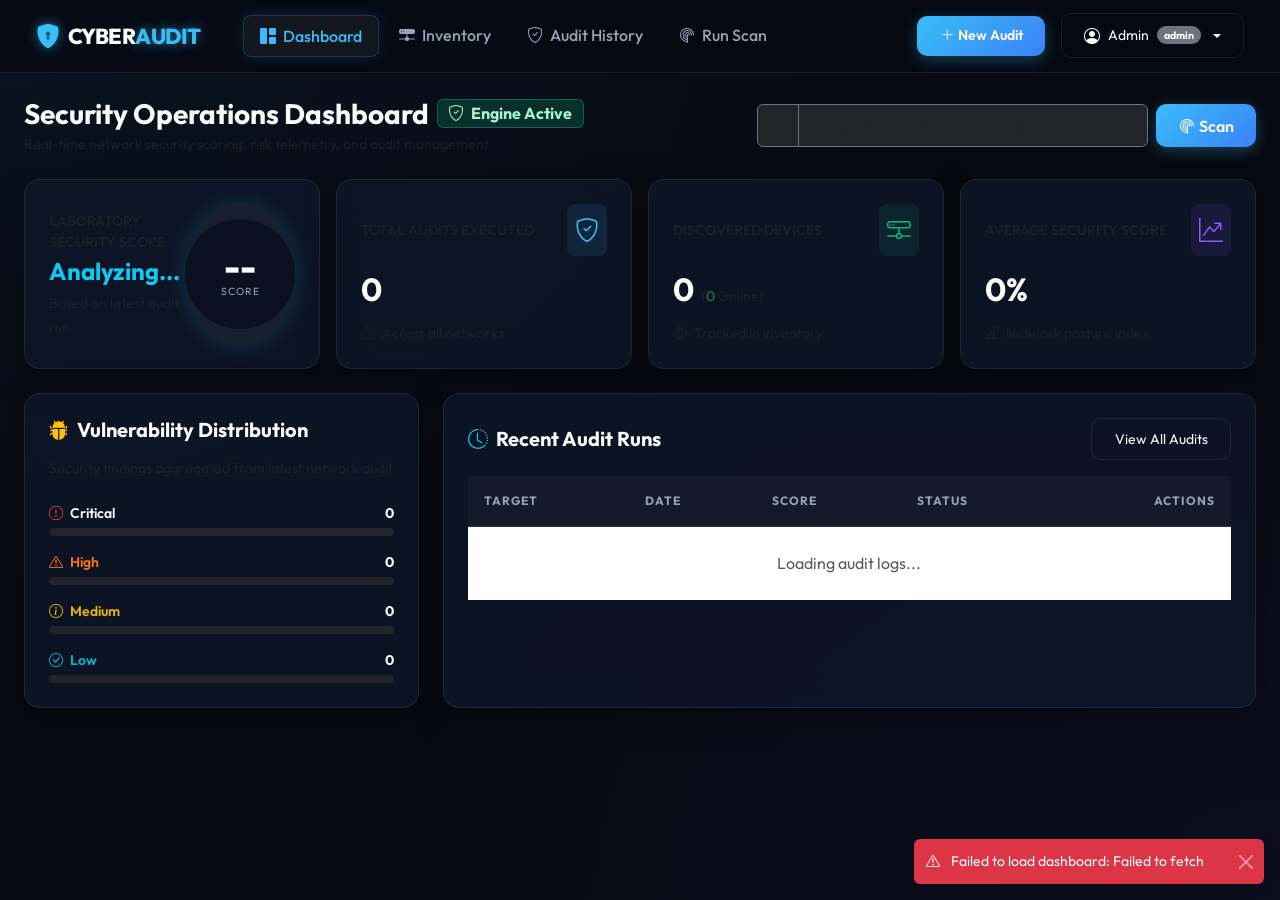
==== frontend/index.html @ fce250d8 "dev started" ====
<!DOCTYPE html>
<html lang="en">
<head>
  <meta charset="UTF-8">
  <meta name="viewport" content="width=device-width, initial-scale=1.0">
  <title>Dashboard - Cybersecurity Audit Platform</title>
  <!-- Bootstrap 5 CSS -->
  <link href="https://cdn.jsdelivr.net/npm/bootstrap@5.3.2/dist/css/bootstrap.min.css" rel="stylesheet">
  <!-- Bootstrap Icons -->
  <link rel="stylesheet" href="https://cdn.jsdelivr.net/npm/bootstrap-icons@1.11.1/font/bootstrap-icons.css">
  <!-- Custom Cyber Styling -->
  <link rel="stylesheet" href="css/style.css">
</head>
<body>

  <!-- Mount Point for Top Navigation -->
  <div id="navbar-mount"></div>

  <!-- Main Container -->
  <main class="container-fluid px-lg-4 py-4">

    <!-- Header Title & Quick Target Input -->
    <div class="row align-items-center mb-4">
      <div class="col-md-7">
        <h3 class="fw-bold mb-1 d-flex align-items-center gap-2">
          <span>Security Operations Dashboard</span>
          <span class="badge bg-safe fs-6"><i class="bi bi-shield-check me-1"></i> Engine Active</span>
        </h3>
        <p class="text-muted small mb-0">Real-time network security scoring, risk telemetry, and audit management</p>
      </div>
      <div class="col-md-5 mt-3 mt-md-0">
        <form id="quick-scan-form" class="d-flex gap-2">
          <div class="input-group">
            <span class="input-group-text bg-dark text-muted border-secondary"><i class="bi bi-crosshair"></i></span>
            <input type="text" id="quick-target" class="form-control bg-dark text-white border-secondary" placeholder="Target IP or CIDR (e.g. 192.168.1.0/24)" required>
          </div>
          <button type="submit" class="btn btn-cyber-primary text-nowrap d-flex align-items-center gap-1">
            <i class="bi bi-radar"></i> Scan
          </button>
        </form>
      </div>
    </div>

    <!-- Top Score & Metric Cards Row -->
    <div class="row g-3 mb-4">

      <!-- Overall Score Radial Gauge Card -->
      <div class="col-xl-3 col-md-6">
        <div class="cyber-card p-4 h-100 d-flex align-items-center justify-content-between">
          <div>
            <span class="text-muted text-uppercase fw-semibold small d-block mb-1">Laboratory Security Score</span>
            <h4 id="score-text-status" class="fw-bold mb-1 text-info">Analyzing...</h4>
            <span id="score-subtitle" class="text-muted small">Based on latest audit run</span>
          </div>
          <div id="score-circle-element" class="score-circle">
            <div class="score-inner">
              <span id="score-value" class="score-val">--</span>
              <span class="score-lbl">Score</span>
            </div>
          </div>
        </div>
      </div>

      <!-- Quick Metrics Cards (3 Cards) -->
      <div class="col-xl-3 col-md-6">
        <div class="cyber-card p-4 h-100 d-flex flex-column justify-content-between">
          <div class="d-flex align-items-center justify-content-between mb-2">
            <span class="text-muted text-uppercase fw-semibold small">Total Audits Executed</span>
            <div class="p-2 rounded-3" style="background: rgba(56, 189, 248, 0.1); color: var(--accent-cyan);">
              <i class="bi bi-shield-check fs-4"></i>
            </div>
          </div>
          <h2 id="metric-total-audits" class="fw-bold mb-0">0</h2>
          <div class="mt-2 text-muted small"><i class="bi bi-clock-history me-1"></i> Across all networks</div>
        </div>
      </div>

      <div class="col-xl-3 col-md-6">
        <div class="cyber-card p-4 h-100 d-flex flex-column justify-content-between">
          <div class="d-flex align-items-center justify-content-between mb-2">
            <span class="text-muted text-uppercase fw-semibold small">Discovered Devices</span>
            <div class="p-2 rounded-3" style="background: rgba(16, 185, 129, 0.1); color: var(--color-safe);">
              <i class="bi bi-hdd-network fs-4"></i>
            </div>
          </div>
          <div class="d-flex align-items-baseline gap-2">
            <h2 id="metric-total-devices" class="fw-bold mb-0">0</h2>
            <span class="text-muted small">(<span id="metric-online-devices" class="text-success">0</span> Online)</span>
          </div>
          <div class="mt-2 text-muted small"><i class="bi bi-cpu me-1"></i> Tracked in inventory</div>
        </div>
      </div>

      <div class="col-xl-3 col-md-6">
        <div class="cyber-card p-4 h-100 d-flex flex-column justify-content-between">
          <div class="d-flex align-items-center justify-content-between mb-2">
            <span class="text-muted text-uppercase fw-semibold small">Average Security Score</span>
            <div class="p-2 rounded-3" style="background: rgba(139, 92, 246, 0.1); color: var(--accent-purple);">
              <i class="bi bi-graph-up-arrow fs-4"></i>
            </div>
          </div>
          <h2 id="metric-avg-score" class="fw-bold mb-0">0%</h2>
          <div class="mt-2 text-muted small"><i class="bi bi-bar-chart-line me-1"></i> Network posture index</div>
        </div>
      </div>

    </div>

    <!-- Middle Row: Vulnerability Distribution & Recent Audits -->
    <div class="row g-4 mb-4">

      <!-- Vulnerability Severity Distribution -->
      <div class="col-lg-4">
        <div class="cyber-card p-4 h-100">
          <h5 class="fw-bold mb-3 d-flex align-items-center gap-2">
            <i class="bi bi-bug-fill text-warning"></i>
            <span>Vulnerability Distribution</span>
          </h5>
          <p class="text-muted small mb-4">Security findings aggregated from latest network audit</p>

          <div class="d-flex flex-column gap-3">
            <div>
              <div class="d-flex justify-content-between small mb-1">
                <span class="fw-semibold text-rose"><i class="bi bi-exclamation-octagon me-1 text-danger"></i> Critical</span>
                <span id="count-critical" class="fw-bold">0</span>
              </div>
              <div class="progress bg-dark" style="height: 8px;">
                <div id="bar-critical" class="progress-bar bg-danger" style="width: 0%;"></div>
              </div>
            </div>

            <div>
              <div class="d-flex justify-content-between small mb-1">
                <span class="fw-semibold" style="color:var(--color-high);"><i class="bi bi-exclamation-triangle me-1"></i> High</span>
                <span id="count-high" class="fw-bold">0</span>
              </div>
              <div class="progress bg-dark" style="height: 8px;">
                <div id="bar-high" class="progress-bar" style="width: 0%; background-color:var(--color-high);"></div>
              </div>
            </div>

            <div>
              <div class="d-flex justify-content-between small mb-1">
                <span class="fw-semibold" style="color:var(--color-medium);"><i class="bi bi-info-circle me-1"></i> Medium</span>
                <span id="count-medium" class="fw-bold">0</span>
              </div>
              <div class="progress bg-dark" style="height: 8px;">
                <div id="bar-medium" class="progress-bar" style="width: 0%; background-color:var(--color-medium);"></div>
              </div>
            </div>

            <div>
              <div class="d-flex justify-content-between small mb-1">
                <span class="fw-semibold" style="color:var(--color-low);"><i class="bi bi-check-circle me-1"></i> Low</span>
                <span id="count-low" class="fw-bold">0</span>
              </div>
              <div class="progress bg-dark" style="height: 8px;">
                <div id="bar-low" class="progress-bar" style="width: 0%; background-color:var(--color-low);"></div>
              </div>
            </div>
          </div>
        </div>
      </div>

      <!-- Recent Audits Table -->
      <div class="col-lg-8">
        <div class="cyber-card p-4 h-100">
          <div class="d-flex align-items-center justify-content-between mb-3">
            <h5 class="fw-bold mb-0 d-flex align-items-center gap-2">
              <i class="bi bi-clock-history text-info"></i>
              <span>Recent Audit Runs</span>
            </h5>
            <a href="audits.html" class="btn btn-cyber-outline btn-sm">View All Audits</a>
          </div>

          <div class="table-responsive">
            <table class="table table-cyber align-middle mb-0">
              <thead>
                <tr>
                  <th>Target</th>
                  <th>Date</th>
                  <th>Score</th>
                  <th>Status</th>
                  <th class="text-end">Actions</th>
                </tr>
              </thead>
              <tbody id="recent-audits-body">
                <tr>
                  <td colspan="5" class="text-center text-muted py-4">Loading audit logs...</td>
                </tr>
              </tbody>
            </table>
          </div>
        </div>
      </div>

    </div>

  </main>

  <!-- Bootstrap Bundle JS -->
  <script src="https://cdn.jsdelivr.net/npm/bootstrap@5.3.2/dist/js/bootstrap.bundle.min.js"></script>
  <!-- Page Scripts -->
  <script type="module" src="js/dashboard.js"></script>
</body>
</html>
---- frontend/css/style.css ----
/* ==========================================================================
   Cybersecurity Audit Platform - Dark Theme & Glassmorphism Design System
   ========================================================================== */

@import url('https://fonts.googleapis.com/css2?family=Outfit:wght@300;400;500;600;700;800&family=JetBrains+Mono:wght@400;500;600&display=swap');

:root {
  --bg-dark: #070a12;
  --bg-card: rgba(15, 23, 42, 0.75);
  --bg-card-hover: rgba(30, 41, 59, 0.85);
  --border-color: rgba(255, 255, 255, 0.08);
  --border-glow: rgba(56, 189, 248, 0.3);

  --accent-cyan: #38bdf8;
  --accent-blue: #3b82f6;
  --accent-purple: #8b5cf6;

  --color-critical: #f43f5e;
  --color-high: #f97316;
  --color-medium: #eab308;
  --color-low: #06b6d4;
  --color-safe: #10b981;

  --text-main: #f8fafc;
  --text-muted: #94a3b8;

  --font-main: 'Outfit', -apple-system, BlinkMacSystemFont, sans-serif;
  --font-code: 'JetBrains Mono', monospace;
}

body {
  background-color: var(--bg-dark);
  background-image: 
    radial-gradient(at 0% 0%, rgba(56, 189, 248, 0.05) 0px, transparent 50%),
    radial-gradient(at 100% 100%, rgba(139, 92, 246, 0.05) 0px, transparent 50%);
  background-attachment: fixed;
  color: var(--text-main);
  font-family: var(--font-main);
  min-height: 100vh;
  margin: 0;
}

/* Scrollbar */
::-webkit-scrollbar {
  width: 8px;
  height: 8px;
}
::-webkit-scrollbar-track {
  background: var(--bg-dark);
}
::-webkit-scrollbar-thumb {
  background: rgba(255, 255, 255, 0.15);
  border-radius: 4px;
}
::-webkit-scrollbar-thumb:hover {
  background: var(--accent-cyan);
}

/* Glassmorphism Cards */
.cyber-card {
  background: var(--bg-card);
  backdrop-filter: blur(16px);
  -webkit-backdrop-filter: blur(16px);
  border: 1px solid var(--border-color);
  border-radius: 16px;
  box-shadow: 0 8px 32px 0 rgba(0, 0, 0, 0.37);
  transition: all 0.3s ease;
}

.cyber-card:hover {
  border-color: var(--border-glow);
  transform: translateY(-2px);
}

/* Navigation Bar */
.navbar-cyber {
  background: rgba(7, 10, 18, 0.85);
  backdrop-filter: blur(20px);
  border-bottom: 1px solid var(--border-color);
  padding: 0.8rem 1.5rem;
}

.navbar-brand {
  font-weight: 800;
  font-size: 1.35rem;
  letter-spacing: -0.5px;
  color: #fff !important;
}
.brand-glow {
  color: var(--accent-cyan);
  text-shadow: 0 0 12px rgba(56, 189, 248, 0.6);
}

.nav-link {
  color: var(--text-muted) !important;
  font-weight: 500;
  padding: 0.5rem 1rem !important;
  border-radius: 8px;
  transition: all 0.2s ease;
  margin: 0 2px;
}

.nav-link:hover, .nav-link.active {
  color: #fff !important;
  background: rgba(255, 255, 255, 0.05);
}

.nav-link.active {
  color: var(--accent-cyan) !important;
  border: 1px solid rgba(56, 189, 248, 0.2);
  box-shadow: 0 0 15px rgba(56, 189, 248, 0.15);
}

/* Buttons */
.btn-cyber-primary {
  background: linear-gradient(135deg, var(--accent-cyan), var(--accent-blue));
  border: none;
  color: #fff;
  font-weight: 600;
  border-radius: 10px;
  padding: 0.6rem 1.4rem;
  box-shadow: 0 4px 15px rgba(56, 189, 248, 0.3);
  transition: all 0.3s ease;
}
.btn-cyber-primary:hover {
  transform: translateY(-1px);
  box-shadow: 0 6px 20px rgba(56, 189, 248, 0.5);
  color: #fff;
}

.btn-cyber-outline {
  background: transparent;
  border: 1px solid var(--border-color);
  color: var(--text-main);
  border-radius: 10px;
  padding: 0.6rem 1.4rem;
  transition: all 0.3s ease;
}
.btn-cyber-outline:hover {
  background: rgba(255, 255, 255, 0.08);
  border-color: var(--accent-cyan);
  color: var(--accent-cyan);
}

.btn-cyber-danger {
  background: rgba(244, 63, 94, 0.15);
  border: 1px solid rgba(244, 63, 94, 0.3);
  color: var(--color-critical);
  border-radius: 10px;
  padding: 0.4rem 1rem;
  transition: all 0.3s ease;
}
.btn-cyber-danger:hover {
  background: var(--color-critical);
  color: #fff;
}

/* Badges */
.badge-cyber {
  font-weight: 600;
  padding: 0.35em 0.75em;
  border-radius: 6px;
  font-size: 0.75rem;
  letter-spacing: 0.5px;
  text-transform: uppercase;
}
.bg-critical {
  background: rgba(244, 63, 94, 0.2);
  color: #fecdd3;
  border: 1px solid rgba(244, 63, 94, 0.4);
}
.bg-high {
  background: rgba(249, 115, 22, 0.2);
  color: #ffedd5;
  border: 1px solid rgba(249, 115, 22, 0.4);
}
.bg-medium {
  background: rgba(234, 179, 8, 0.2);
  color: #fef08a;
  border: 1px solid rgba(234, 179, 8, 0.4);
}
.bg-low {
  background: rgba(6, 182, 212, 0.2);
  color: #cffaff;
  border: 1px solid rgba(6, 182, 212, 0.4);
}
.bg-safe {
  background: rgba(16, 185, 129, 0.2);
  color: #a7f3d0;
  border: 1px solid rgba(16, 185, 129, 0.4);
}

/* Security Score Radial Gauge */
.score-circle {
  width: 140px;
  height: 140px;
  border-radius: 50%;
  background: conic-gradient(var(--score-color, var(--accent-cyan)) calc(var(--score, 0) * 1%), rgba(255, 255, 255, 0.05) 0);
  display: flex;
  align-items: center;
  justify-content: center;
  position: relative;
  box-shadow: 0 0 25px rgba(56, 189, 248, 0.2);
}
.score-inner {
  width: 110px;
  height: 110px;
  border-radius: 50%;
  background: #0b1120;
  display: flex;
  flex-direction: column;
  align-items: center;
  justify-content: center;
}
.score-val {
  font-size: 2.2rem;
  font-weight: 800;
  color: #fff;
  line-height: 1;
}
.score-lbl {
  font-size: 0.65rem;
  color: var(--text-muted);
  text-transform: uppercase;
  letter-spacing: 1px;
}

/* Tables */
.table-cyber {
  color: var(--text-main);
  vertical-align: middle;
}
.table-cyber th {
  background: rgba(255, 255, 255, 0.03);
  color: var(--text-muted);
  font-size: 0.75rem;
  text-transform: uppercase;
  letter-spacing: 1px;
  border-bottom: 1px solid var(--border-color);
  padding: 1rem;
}
.table-cyber td {
  border-bottom: 1px solid rgba(255, 255, 255, 0.04);
  padding: 1rem;
}
.table-cyber tbody tr:hover {
  background: rgba(255, 255, 255, 0.03);
}

/* Status Indicator Dot */
.status-dot {
  width: 8px;
  height: 8px;
  border-radius: 50%;
  display: inline-block;
  margin-right: 6px;
}
.dot-online {
  background-color: var(--color-safe);
  box-shadow: 0 0 8px var(--color-safe);
}
.dot-offline {
  background-color: var(--color-critical);
}

/* Radar Scan Pulse */
.radar-container {
  width: 220px;
  height: 220px;
  border-radius: 50%;
  border: 1px solid rgba(56, 189, 248, 0.3);
  position: relative;
  display: flex;
  align-items: center;
  justify-content: center;
  margin: 0 auto;
}
.radar-container::before {
  content: '';
  position: absolute;
  width: 140px;
  height: 140px;
  border-radius: 50%;
  border: 1px dashed rgba(56, 189, 248, 0.2);
}
.radar-sweep {
  position: absolute;
  width: 110px;
  height: 110px;
  top: 0;
  right: 0;
  background: linear-gradient(45deg, rgba(56, 189, 248, 0.4), transparent);
  border-radius: 100% 0 0 0;
  transform-origin: bottom left;
  animation: radar-spin 2s linear infinite;
}

@keyframes radar-spin {
  from { transform: rotate(0deg); }
  to { transform: rotate(360deg); }
}

/* Code font snippet */
.code-box {
  font-family: var(--font-code);
  background: rgba(0, 0, 0, 0.4);
  border-radius: 6px;
  padding: 0.25rem 0.5rem;
  color: var(--accent-cyan);
  font-size: 0.85rem;
}
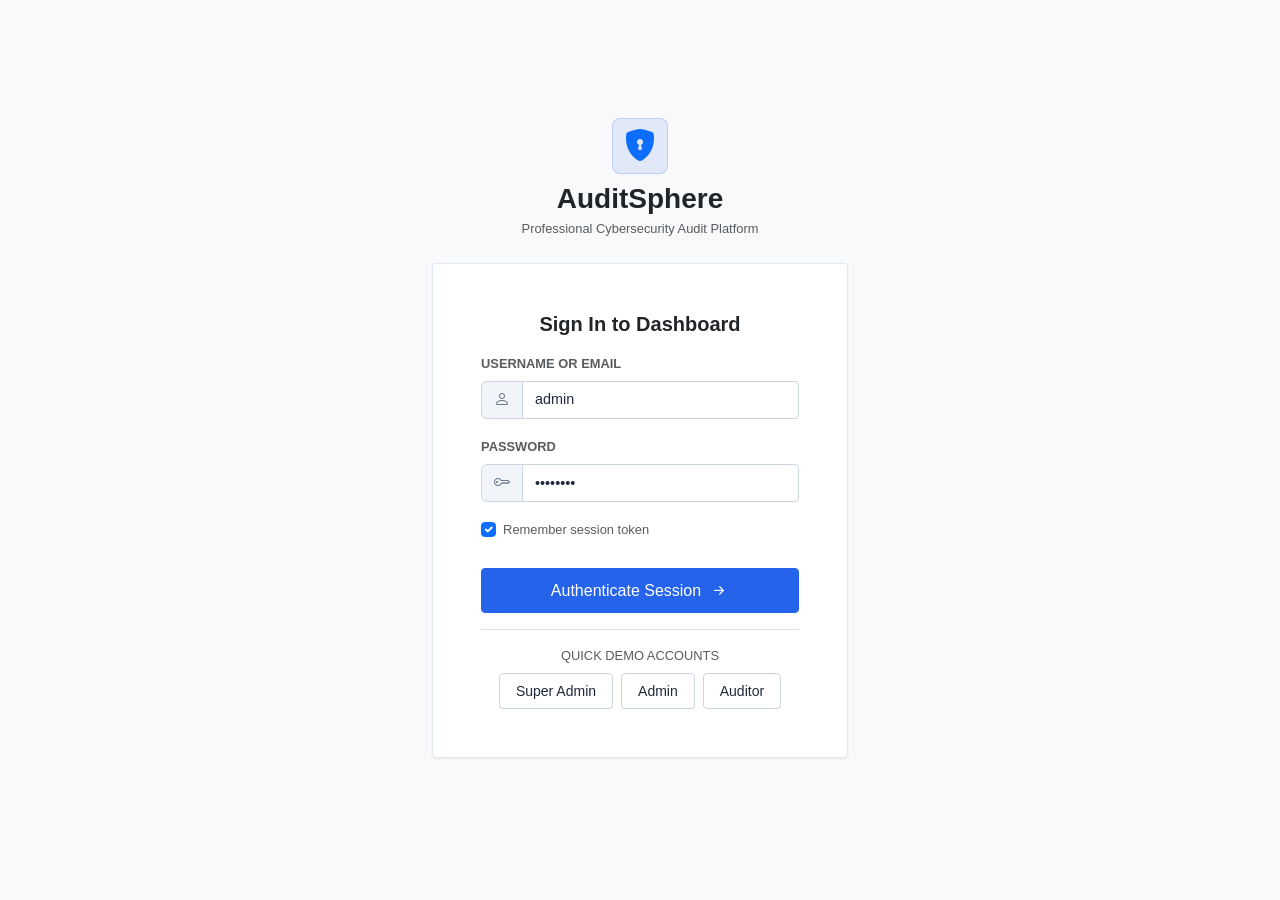
==== commit fd8ef485: "front started engine changes started" ====
--- a/frontend/index.html
+++ b/frontend/index.html
@@ -8,199 +8,226 @@
   <link href="https://cdn.jsdelivr.net/npm/bootstrap@5.3.2/dist/css/bootstrap.min.css" rel="stylesheet">
   <!-- Bootstrap Icons -->
   <link rel="stylesheet" href="https://cdn.jsdelivr.net/npm/bootstrap-icons@1.11.1/font/bootstrap-icons.css">
-  <!-- Custom Cyber Styling -->
+  <!-- Custom Styling -->
   <link rel="stylesheet" href="css/style.css">
 </head>
 <body>
 
-  <!-- Mount Point for Top Navigation -->
+  <!-- Sidebar & Topbar Mount Point -->
   <div id="navbar-mount"></div>
 
-  <!-- Main Container -->
-  <main class="container-fluid px-lg-4 py-4">
-
-    <!-- Header Title & Quick Target Input -->
-    <div class="row align-items-center mb-4">
-      <div class="col-md-7">
-        <h3 class="fw-bold mb-1 d-flex align-items-center gap-2">
-          <span>Security Operations Dashboard</span>
-          <span class="badge bg-safe fs-6"><i class="bi bi-shield-check me-1"></i> Engine Active</span>
-        </h3>
-        <p class="text-muted small mb-0">Real-time network security scoring, risk telemetry, and audit management</p>
+  <!-- Main Content Wrapper -->
+  <main class="main-wrapper">
+    <div class="content-container">
+      
+      <!-- Page Header -->
+      <div class="d-flex justify-content-between align-items-center mb-4">
+        <div>
+          <h2 class="fw-bold mb-1 text-dark">Security Operations Dashboard</h2>
+          <p class="text-muted mb-0">Real-time network security scoring, risk telemetry, and audit management</p>
+        </div>
+        <div>
+          <form id="quick-scan-form" class="d-flex gap-2">
+            <input type="text" id="quick-target" class="form-control" placeholder="Target IP or CIDR Subnet" required>
+            <button type="submit" class="btn btn-cyber-primary text-nowrap">
+              <i class="bi bi-play-fill me-1"></i>Scan
+            </button>
+          </form>
+        </div>
       </div>
-      <div class="col-md-5 mt-3 mt-md-0">
-        <form id="quick-scan-form" class="d-flex gap-2">
-          <div class="input-group">
-            <span class="input-group-text bg-dark text-muted border-secondary"><i class="bi bi-crosshair"></i></span>
-            <input type="text" id="quick-target" class="form-control bg-dark text-white border-secondary" placeholder="Target IP or CIDR (e.g. 192.168.1.0/24)" required>
-          </div>
-          <button type="submit" class="btn btn-cyber-primary text-nowrap d-flex align-items-center gap-1">
-            <i class="bi bi-radar"></i> Scan
-          </button>
-        </form>
+
+      <!-- Top Statistics Row (4 Cards) -->
+      <div class="row g-3 mb-4">
+        
+        <!-- Card 1: How many devices exist? -->
+        <div class="col-xl-3 col-md-6">
+          <div class="cyber-card h-100 d-flex flex-column justify-content-between">
+            <div>
+              <span class="stat-card-title">Discovered Devices</span>
+              <div class="stat-card-value" id="metric-total-devices">0</div>
+            </div>
+            <div class="stat-card-desc">
+              <i class="bi bi-hdd-network me-1"></i><span id="metric-online-devices">0</span> hosts currently online
+            </div>
+          </div>
+        </div>
+
+        <!-- Card 2: How many audits have been executed? -->
+        <div class="col-xl-3 col-md-6">
+          <div class="cyber-card h-100 d-flex flex-column justify-content-between">
+            <div>
+              <span class="stat-card-title">Audits Executed</span>
+              <div class="stat-card-value" id="metric-total-audits">0</div>
+            </div>
+            <div class="stat-card-desc">
+              <i class="bi bi-clock-history me-1"></i>Across all target networks
+            </div>
+          </div>
+        </div>
+
+        <!-- Card 3: What is the average security score? -->
+        <div class="col-xl-3 col-md-6">
+          <div class="cyber-card h-100 d-flex flex-column justify-content-between">
+            <div>
+              <span class="stat-card-title">Average Security Score</span>
+              <div class="stat-card-value" id="metric-avg-score">0%</div>
+            </div>
+            <div class="stat-card-desc">
+              <i class="bi bi-shield-check me-1"></i>Platform-wide posture index
+            </div>
+          </div>
+        </div>
+
+        <!-- Card 4: How many High/Critical findings exist? -->
+        <div class="col-xl-3 col-md-6">
+          <div class="cyber-card h-100 d-flex flex-column justify-content-between">
+            <div>
+              <span class="stat-card-title">High/Critical Findings</span>
+              <div class="stat-card-value text-danger" id="metric-critical-high">0</div>
+            </div>
+            <div class="stat-card-desc">
+              <i class="bi bi-exclamation-triangle me-1"></i>Require immediate remediation
+            </div>
+          </div>
+        </div>
+
       </div>
+
+      <!-- Main Dashboard Grid -->
+      <div class="row g-4">
+        
+        <!-- Left Side: Risk Distribution, Security Score Trend -->
+        <div class="col-lg-4">
+          
+          <!-- Risk Distribution Chart (Progress Bars) -->
+          <div class="cyber-card mb-4">
+            <h5 class="fw-bold mb-3 text-dark">
+              <i class="bi bi-bug me-1"></i>Vulnerability Distribution
+            </h5>
+            <p class="text-muted small mb-3">Security findings aggregated from the latest network audit</p>
+            
+            <div class="d-flex flex-column gap-3">
+              <div>
+                <div class="d-flex justify-content-between small mb-1">
+                  <span class="fw-semibold text-danger">Critical</span>
+                  <span id="count-critical" class="fw-bold">0</span>
+                </div>
+                <div class="progress" style="height: 6px;">
+                  <div id="bar-critical" class="progress-bar bg-danger" style="width: 0%;"></div>
+                </div>
+              </div>
+
+              <div>
+                <div class="d-flex justify-content-between small mb-1">
+                  <span class="fw-semibold text-warning">High</span>
+                  <span id="count-high" class="fw-bold">0</span>
+                </div>
+                <div class="progress" style="height: 6px;">
+                  <div id="bar-high" class="progress-bar bg-warning" style="width: 0%;"></div>
+                </div>
+              </div>
+
+              <div>
+                <div class="d-flex justify-content-between small mb-1">
+                  <span class="fw-semibold text-primary">Medium</span>
+                  <span id="count-medium" class="fw-bold">0</span>
+                </div>
+                <div class="progress" style="height: 6px;">
+                  <div id="bar-medium" class="progress-bar bg-primary" style="width: 0%;"></div>
+                </div>
+              </div>
+
+              <div>
+                <div class="d-flex justify-content-between small mb-1">
+                  <span class="fw-semibold text-info">Low</span>
+                  <span id="count-low" class="fw-bold">0</span>
+                </div>
+                <div class="progress" style="height: 6px;">
+                  <div id="bar-low" class="progress-bar bg-info" style="width: 0%;"></div>
+                </div>
+              </div>
+            </div>
+          </div>
+
+          <!-- Security Score Trend (Clean List) -->
+          <div class="cyber-card">
+            <h5 class="fw-bold mb-3 text-dark">
+              <i class="bi bi-graph-up me-1"></i>Security Score Trend
+            </h5>
+            <div id="score-trend-list" class="d-flex flex-column gap-2">
+              <div class="text-muted small py-2 text-center">Loading audit score trend...</div>
+            </div>
+          </div>
+
+        </div>
+
+        <!-- Right Side: Recent Audits, Most Vulnerable Devices -->
+        <div class="col-lg-8">
+          
+          <!-- Recent Audits Table -->
+          <div class="cyber-card mb-4">
+            <div class="d-flex justify-content-between align-items-center mb-3">
+              <h5 class="fw-bold mb-0 text-dark">
+                <i class="bi bi-list-task me-1"></i>Recent Security Audits
+              </h5>
+              <a href="audits.html" class="btn btn-cyber-outline btn-sm">View History</a>
+            </div>
+            
+            <div class="table-responsive">
+              <table class="table table-cyber align-middle mb-0">
+                <thead>
+                  <tr>
+                    <th>Target Network</th>
+                    <th>Audit Date</th>
+                    <th>Security Score</th>
+                    <th>Status</th>
+                    <th class="text-end">Actions</th>
+                  </tr>
+                </thead>
+                <tbody id="recent-audits-body">
+                  <tr>
+                    <td colspan="5" class="text-center text-muted py-4">Loading recent audits...</td>
+                  </tr>
+                </tbody>
+              </table>
+            </div>
+          </div>
+
+          <!-- Most Vulnerable Devices -->
+          <div class="cyber-card">
+            <h5 class="fw-bold mb-3 text-dark">
+              <i class="bi bi-exclamation-circle me-1"></i>Most Vulnerable Devices
+            </h5>
+            <div class="table-responsive">
+              <table class="table table-cyber align-middle mb-0">
+                <thead>
+                  <tr>
+                    <th>Device IP</th>
+                    <th>Hostname</th>
+                    <th>Operating System</th>
+                    <th>Open Ports</th>
+                    <th>Risk Level</th>
+                  </tr>
+                </thead>
+                <tbody id="vulnerable-devices-body">
+                  <tr>
+                    <td colspan="5" class="text-center text-muted py-3">Loading inventory devices...</td>
+                  </tr>
+                </tbody>
+              </table>
+            </div>
+          </div>
+
+        </div>
+
+      </div>
+
     </div>
-
-    <!-- Top Score & Metric Cards Row -->
-    <div class="row g-3 mb-4">
-
-      <!-- Overall Score Radial Gauge Card -->
-      <div class="col-xl-3 col-md-6">
-        <div class="cyber-card p-4 h-100 d-flex align-items-center justify-content-between">
-          <div>
-            <span class="text-muted text-uppercase fw-semibold small d-block mb-1">Laboratory Security Score</span>
-            <h4 id="score-text-status" class="fw-bold mb-1 text-info">Analyzing...</h4>
-            <span id="score-subtitle" class="text-muted small">Based on latest audit run</span>
-          </div>
-          <div id="score-circle-element" class="score-circle">
-            <div class="score-inner">
-              <span id="score-value" class="score-val">--</span>
-              <span class="score-lbl">Score</span>
-            </div>
-          </div>
-        </div>
-      </div>
-
-      <!-- Quick Metrics Cards (3 Cards) -->
-      <div class="col-xl-3 col-md-6">
-        <div class="cyber-card p-4 h-100 d-flex flex-column justify-content-between">
-          <div class="d-flex align-items-center justify-content-between mb-2">
-            <span class="text-muted text-uppercase fw-semibold small">Total Audits Executed</span>
-            <div class="p-2 rounded-3" style="background: rgba(56, 189, 248, 0.1); color: var(--accent-cyan);">
-              <i class="bi bi-shield-check fs-4"></i>
-            </div>
-          </div>
-          <h2 id="metric-total-audits" class="fw-bold mb-0">0</h2>
-          <div class="mt-2 text-muted small"><i class="bi bi-clock-history me-1"></i> Across all networks</div>
-        </div>
-      </div>
-
-      <div class="col-xl-3 col-md-6">
-        <div class="cyber-card p-4 h-100 d-flex flex-column justify-content-between">
-          <div class="d-flex align-items-center justify-content-between mb-2">
-            <span class="text-muted text-uppercase fw-semibold small">Discovered Devices</span>
-            <div class="p-2 rounded-3" style="background: rgba(16, 185, 129, 0.1); color: var(--color-safe);">
-              <i class="bi bi-hdd-network fs-4"></i>
-            </div>
-          </div>
-          <div class="d-flex align-items-baseline gap-2">
-            <h2 id="metric-total-devices" class="fw-bold mb-0">0</h2>
-            <span class="text-muted small">(<span id="metric-online-devices" class="text-success">0</span> Online)</span>
-          </div>
-          <div class="mt-2 text-muted small"><i class="bi bi-cpu me-1"></i> Tracked in inventory</div>
-        </div>
-      </div>
-
-      <div class="col-xl-3 col-md-6">
-        <div class="cyber-card p-4 h-100 d-flex flex-column justify-content-between">
-          <div class="d-flex align-items-center justify-content-between mb-2">
-            <span class="text-muted text-uppercase fw-semibold small">Average Security Score</span>
-            <div class="p-2 rounded-3" style="background: rgba(139, 92, 246, 0.1); color: var(--accent-purple);">
-              <i class="bi bi-graph-up-arrow fs-4"></i>
-            </div>
-          </div>
-          <h2 id="metric-avg-score" class="fw-bold mb-0">0%</h2>
-          <div class="mt-2 text-muted small"><i class="bi bi-bar-chart-line me-1"></i> Network posture index</div>
-        </div>
-      </div>
-
-    </div>
-
-    <!-- Middle Row: Vulnerability Distribution & Recent Audits -->
-    <div class="row g-4 mb-4">
-
-      <!-- Vulnerability Severity Distribution -->
-      <div class="col-lg-4">
-        <div class="cyber-card p-4 h-100">
-          <h5 class="fw-bold mb-3 d-flex align-items-center gap-2">
-            <i class="bi bi-bug-fill text-warning"></i>
-            <span>Vulnerability Distribution</span>
-          </h5>
-          <p class="text-muted small mb-4">Security findings aggregated from latest network audit</p>
-
-          <div class="d-flex flex-column gap-3">
-            <div>
-              <div class="d-flex justify-content-between small mb-1">
-                <span class="fw-semibold text-rose"><i class="bi bi-exclamation-octagon me-1 text-danger"></i> Critical</span>
-                <span id="count-critical" class="fw-bold">0</span>
-              </div>
-              <div class="progress bg-dark" style="height: 8px;">
-                <div id="bar-critical" class="progress-bar bg-danger" style="width: 0%;"></div>
-              </div>
-            </div>
-
-            <div>
-              <div class="d-flex justify-content-between small mb-1">
-                <span class="fw-semibold" style="color:var(--color-high);"><i class="bi bi-exclamation-triangle me-1"></i> High</span>
-                <span id="count-high" class="fw-bold">0</span>
-              </div>
-              <div class="progress bg-dark" style="height: 8px;">
-                <div id="bar-high" class="progress-bar" style="width: 0%; background-color:var(--color-high);"></div>
-              </div>
-            </div>
-
-            <div>
-              <div class="d-flex justify-content-between small mb-1">
-                <span class="fw-semibold" style="color:var(--color-medium);"><i class="bi bi-info-circle me-1"></i> Medium</span>
-                <span id="count-medium" class="fw-bold">0</span>
-              </div>
-              <div class="progress bg-dark" style="height: 8px;">
-                <div id="bar-medium" class="progress-bar" style="width: 0%; background-color:var(--color-medium);"></div>
-              </div>
-            </div>
-
-            <div>
-              <div class="d-flex justify-content-between small mb-1">
-                <span class="fw-semibold" style="color:var(--color-low);"><i class="bi bi-check-circle me-1"></i> Low</span>
-                <span id="count-low" class="fw-bold">0</span>
-              </div>
-              <div class="progress bg-dark" style="height: 8px;">
-                <div id="bar-low" class="progress-bar" style="width: 0%; background-color:var(--color-low);"></div>
-              </div>
-            </div>
-          </div>
-        </div>
-      </div>
-
-      <!-- Recent Audits Table -->
-      <div class="col-lg-8">
-        <div class="cyber-card p-4 h-100">
-          <div class="d-flex align-items-center justify-content-between mb-3">
-            <h5 class="fw-bold mb-0 d-flex align-items-center gap-2">
-              <i class="bi bi-clock-history text-info"></i>
-              <span>Recent Audit Runs</span>
-            </h5>
-            <a href="audits.html" class="btn btn-cyber-outline btn-sm">View All Audits</a>
-          </div>
-
-          <div class="table-responsive">
-            <table class="table table-cyber align-middle mb-0">
-              <thead>
-                <tr>
-                  <th>Target</th>
-                  <th>Date</th>
-                  <th>Score</th>
-                  <th>Status</th>
-                  <th class="text-end">Actions</th>
-                </tr>
-              </thead>
-              <tbody id="recent-audits-body">
-                <tr>
-                  <td colspan="5" class="text-center text-muted py-4">Loading audit logs...</td>
-                </tr>
-              </tbody>
-            </table>
-          </div>
-        </div>
-      </div>
-
-    </div>
-
   </main>
 
   <!-- Bootstrap Bundle JS -->
   <script src="https://cdn.jsdelivr.net/npm/bootstrap@5.3.2/dist/js/bootstrap.bundle.min.js"></script>
   <!-- Page Scripts -->
-  <script type="module" src="js/dashboard.js"></script>
+  <script type="module" src="js/dashboard.js?v=1.0.3"></script>
 </body>
 </html>
--- a/frontend/css/style.css
+++ b/frontend/css/style.css
@@ -1,311 +1,531 @@
 /* ==========================================================================
-   Cybersecurity Audit Platform - Dark Theme & Glassmorphism Design System
-   ========================================================================== */
-
-@import url('https://fonts.googleapis.com/css2?family=Outfit:wght@300;400;500;600;700;800&family=JetBrains+Mono:wght@400;500;600&display=swap');
+   AuditSphere — Professional Cybersecurity Audit Platform
+   Clean Technical Design System
+   ========================================================================= */
 
 :root {
-  --bg-dark: #070a12;
-  --bg-card: rgba(15, 23, 42, 0.75);
-  --bg-card-hover: rgba(30, 41, 59, 0.85);
-  --border-color: rgba(255, 255, 255, 0.08);
-  --border-glow: rgba(56, 189, 248, 0.3);
-
-  --accent-cyan: #38bdf8;
-  --accent-blue: #3b82f6;
-  --accent-purple: #8b5cf6;
-
-  --color-critical: #f43f5e;
+  --primary: #2563eb;
+  --primary-hover: #1d4ed8;
+  --dark-navy: #0f172a;
+  --sidebar-bg: #1e293b;
+  --bg-light: #f8fafc;
+  --text-dark: #1e293b;
+  --text-muted: #64748b;
+  --border-color: #e2e8f0;
+  
+  --color-critical: #ef4444;
   --color-high: #f97316;
-  --color-medium: #eab308;
+  --color-medium: #f59e0b;
   --color-low: #06b6d4;
   --color-safe: #10b981;
-
-  --text-main: #f8fafc;
-  --text-muted: #94a3b8;
-
-  --font-main: 'Outfit', -apple-system, BlinkMacSystemFont, sans-serif;
-  --font-code: 'JetBrains Mono', monospace;
 }
 
 body {
-  background-color: var(--bg-dark);
-  background-image: 
-    radial-gradient(at 0% 0%, rgba(56, 189, 248, 0.05) 0px, transparent 50%),
-    radial-gradient(at 100% 100%, rgba(139, 92, 246, 0.05) 0px, transparent 50%);
-  background-attachment: fixed;
-  color: var(--text-main);
-  font-family: var(--font-main);
+  background-color: var(--bg-light);
+  color: var(--text-dark);
+  font-family: -apple-system, BlinkMacSystemFont, "Segoe UI", Roboto, Helvetica, Arial, sans-serif;
+  font-size: 0.92rem;
+  margin: 0;
+  padding: 0;
+}
+
+/* Custom Scrollbar */
+::-webkit-scrollbar {
+  width: 6px;
+  height: 6px;
+}
+::-webkit-scrollbar-track {
+  background: var(--bg-light);
+}
+::-webkit-scrollbar-thumb {
+  background: #cbd5e1;
+  border-radius: 3px;
+}
+::-webkit-scrollbar-thumb:hover {
+  background: #94a3b8;
+}
+
+/* Sidebar Styling */
+.sidebar {
+  position: fixed;
+  top: 0;
+  bottom: 0;
+  left: 0;
+  width: 240px;
+  background-color: var(--sidebar-bg);
+  color: #f1f5f9;
+  z-index: 1000;
+  padding: 0;
+  border-right: 1px solid rgba(255, 255, 255, 0.1);
+  display: flex;
+  flex-direction: column;
+  transition: all 0.3s ease;
+}
+
+.sidebar .brand {
+  padding: 1.2rem 1.5rem;
+  font-weight: 700;
+  font-size: 1.1rem;
+  letter-spacing: 0.5px;
+  color: #ffffff;
+  border-bottom: 1px solid rgba(255, 255, 255, 0.1);
+  background-color: var(--dark-navy);
+}
+
+.sidebar .nav-links {
+  padding: 1rem 0.5rem;
+  flex-grow: 1;
+}
+
+.sidebar .nav-item-link {
+  display: flex;
+  align-items: center;
+  gap: 12px;
+  padding: 0.65rem 1rem;
+  color: #cbd5e1;
+  text-decoration: none;
+  font-size: 0.88rem;
+  font-weight: 500;
+  border-radius: 4px;
+  margin-bottom: 4px;
+  transition: all 0.15s;
+}
+
+.sidebar .nav-item-link:hover {
+  background-color: rgba(255, 255, 255, 0.05);
+  color: #ffffff;
+}
+
+.sidebar .nav-item-link.active {
+  background-color: var(--primary);
+  color: #ffffff;
+}
+
+/* Main Layout Positioning */
+.main-wrapper {
+  margin-left: 240px;
   min-height: 100vh;
+  display: flex;
+  flex-direction: column;
+  transition: all 0.3s ease;
+}
+
+/* Top Navbar Styling */
+.top-navbar {
+  height: 56px;
+  background-color: #ffffff;
+  border-bottom: 1px solid var(--border-color);
+  display: flex;
+  align-items: center;
+  justify-content: space-between;
+  padding: 0 1.5rem;
+  position: sticky;
+  top: 0;
+  z-index: 990;
+}
+
+.top-navbar .project-title {
+  font-weight: 600;
+  font-size: 1rem;
+  color: var(--dark-navy);
   margin: 0;
 }
 
-/* Scrollbar */
-::-webkit-scrollbar {
-  width: 8px;
-  height: 8px;
-}
-::-webkit-scrollbar-track {
-  background: var(--bg-dark);
-}
-::-webkit-scrollbar-thumb {
-  background: rgba(255, 255, 255, 0.15);
+.top-navbar .user-info {
+  display: flex;
+  align-items: center;
+  gap: 15px;
+  font-size: 0.85rem;
+}
+
+.top-navbar .user-details {
+  text-align: right;
+}
+
+.top-navbar .user-name {
+  font-weight: 600;
+  color: var(--text-dark);
+}
+
+.top-navbar .user-role {
+  font-size: 0.75rem;
+  color: var(--text-muted);
+}
+
+/* Content Container */
+.content-container {
+  padding: 1.5rem;
+  flex-grow: 1;
+}
+
+/* Clean Cards - Minimal shadow and sharp corners */
+.cyber-card {
+  background-color: #ffffff;
+  border: 1px solid var(--border-color);
   border-radius: 4px;
-}
-::-webkit-scrollbar-thumb:hover {
-  background: var(--accent-cyan);
-}
-
-/* Glassmorphism Cards */
-.cyber-card {
-  background: var(--bg-card);
-  backdrop-filter: blur(16px);
-  -webkit-backdrop-filter: blur(16px);
-  border: 1px solid var(--border-color);
-  border-radius: 16px;
-  box-shadow: 0 8px 32px 0 rgba(0, 0, 0, 0.37);
-  transition: all 0.3s ease;
-}
-
-.cyber-card:hover {
-  border-color: var(--border-glow);
-  transform: translateY(-2px);
-}
-
-/* Navigation Bar */
-.navbar-cyber {
-  background: rgba(7, 10, 18, 0.85);
-  backdrop-filter: blur(20px);
+  padding: 1.25rem;
+  margin-bottom: 1.5rem;
+  box-shadow: 0 1px 3px rgba(0, 0, 0, 0.05);
+}
+
+.cyber-card-header {
   border-bottom: 1px solid var(--border-color);
-  padding: 0.8rem 1.5rem;
-}
-
-.navbar-brand {
-  font-weight: 800;
-  font-size: 1.35rem;
-  letter-spacing: -0.5px;
-  color: #fff !important;
-}
-.brand-glow {
-  color: var(--accent-cyan);
-  text-shadow: 0 0 12px rgba(56, 189, 248, 0.6);
-}
-
-.nav-link {
-  color: var(--text-muted) !important;
-  font-weight: 500;
-  padding: 0.5rem 1rem !important;
-  border-radius: 8px;
-  transition: all 0.2s ease;
-  margin: 0 2px;
-}
-
-.nav-link:hover, .nav-link.active {
-  color: #fff !important;
-  background: rgba(255, 255, 255, 0.05);
-}
-
-.nav-link.active {
-  color: var(--accent-cyan) !important;
-  border: 1px solid rgba(56, 189, 248, 0.2);
-  box-shadow: 0 0 15px rgba(56, 189, 248, 0.15);
-}
-
-/* Buttons */
-.btn-cyber-primary {
-  background: linear-gradient(135deg, var(--accent-cyan), var(--accent-blue));
-  border: none;
-  color: #fff;
+  padding-bottom: 0.75rem;
+  margin-bottom: 1.25rem;
+}
+
+/* Statistic Cards Layout */
+.stat-card-title {
+  font-size: 0.75rem;
   font-weight: 600;
-  border-radius: 10px;
-  padding: 0.6rem 1.4rem;
-  box-shadow: 0 4px 15px rgba(56, 189, 248, 0.3);
-  transition: all 0.3s ease;
-}
-.btn-cyber-primary:hover {
-  transform: translateY(-1px);
-  box-shadow: 0 6px 20px rgba(56, 189, 248, 0.5);
-  color: #fff;
-}
-
-.btn-cyber-outline {
-  background: transparent;
-  border: 1px solid var(--border-color);
-  color: var(--text-main);
-  border-radius: 10px;
-  padding: 0.6rem 1.4rem;
-  transition: all 0.3s ease;
-}
-.btn-cyber-outline:hover {
-  background: rgba(255, 255, 255, 0.08);
-  border-color: var(--accent-cyan);
-  color: var(--accent-cyan);
-}
-
-.btn-cyber-danger {
-  background: rgba(244, 63, 94, 0.15);
-  border: 1px solid rgba(244, 63, 94, 0.3);
-  color: var(--color-critical);
-  border-radius: 10px;
-  padding: 0.4rem 1rem;
-  transition: all 0.3s ease;
-}
-.btn-cyber-danger:hover {
-  background: var(--color-critical);
-  color: #fff;
-}
-
-/* Badges */
-.badge-cyber {
-  font-weight: 600;
-  padding: 0.35em 0.75em;
-  border-radius: 6px;
-  font-size: 0.75rem;
-  letter-spacing: 0.5px;
-  text-transform: uppercase;
-}
-.bg-critical {
-  background: rgba(244, 63, 94, 0.2);
-  color: #fecdd3;
-  border: 1px solid rgba(244, 63, 94, 0.4);
-}
-.bg-high {
-  background: rgba(249, 115, 22, 0.2);
-  color: #ffedd5;
-  border: 1px solid rgba(249, 115, 22, 0.4);
-}
-.bg-medium {
-  background: rgba(234, 179, 8, 0.2);
-  color: #fef08a;
-  border: 1px solid rgba(234, 179, 8, 0.4);
-}
-.bg-low {
-  background: rgba(6, 182, 212, 0.2);
-  color: #cffaff;
-  border: 1px solid rgba(6, 182, 212, 0.4);
-}
-.bg-safe {
-  background: rgba(16, 185, 129, 0.2);
-  color: #a7f3d0;
-  border: 1px solid rgba(16, 185, 129, 0.4);
-}
-
-/* Security Score Radial Gauge */
-.score-circle {
-  width: 140px;
-  height: 140px;
-  border-radius: 50%;
-  background: conic-gradient(var(--score-color, var(--accent-cyan)) calc(var(--score, 0) * 1%), rgba(255, 255, 255, 0.05) 0);
-  display: flex;
-  align-items: center;
-  justify-content: center;
-  position: relative;
-  box-shadow: 0 0 25px rgba(56, 189, 248, 0.2);
-}
-.score-inner {
-  width: 110px;
-  height: 110px;
-  border-radius: 50%;
-  background: #0b1120;
-  display: flex;
-  flex-direction: column;
-  align-items: center;
-  justify-content: center;
-}
-.score-val {
-  font-size: 2.2rem;
-  font-weight: 800;
-  color: #fff;
-  line-height: 1;
-}
-.score-lbl {
-  font-size: 0.65rem;
   color: var(--text-muted);
   text-transform: uppercase;
-  letter-spacing: 1px;
-}
-
-/* Tables */
+  letter-spacing: 0.5px;
+  margin-bottom: 0.5rem;
+}
+
+.stat-card-value {
+  font-size: 1.65rem;
+  font-weight: 700;
+  color: var(--dark-navy);
+  line-height: 1.2;
+}
+
+.stat-card-desc {
+  font-size: 0.75rem;
+  color: var(--text-muted);
+  margin-top: 0.25rem;
+}
+
+/* Clean Tables */
 .table-cyber {
-  color: var(--text-main);
+  background-color: #ffffff;
+  width: 100%;
+}
+
+.table-cyber th {
+  font-weight: 600;
+  font-size: 0.78rem;
+  text-transform: uppercase;
+  color: var(--text-muted);
+  letter-spacing: 0.5px;
+  border-bottom: 2px solid var(--border-color);
+  padding: 0.65rem 0.75rem;
+  background-color: #f8fafc;
+}
+
+.table-cyber td {
+  padding: 0.65rem 0.75rem;
+  border-bottom: 1px solid var(--border-color);
   vertical-align: middle;
-}
-.table-cyber th {
-  background: rgba(255, 255, 255, 0.03);
-  color: var(--text-muted);
-  font-size: 0.75rem;
-  text-transform: uppercase;
-  letter-spacing: 1px;
-  border-bottom: 1px solid var(--border-color);
-  padding: 1rem;
-}
-.table-cyber td {
-  border-bottom: 1px solid rgba(255, 255, 255, 0.04);
-  padding: 1rem;
-}
+  font-size: 0.88rem;
+}
+
 .table-cyber tbody tr:hover {
-  background: rgba(255, 255, 255, 0.03);
+  background-color: #f8fafc;
 }
 
 /* Status Indicator Dot */
 .status-dot {
-  width: 8px;
-  height: 8px;
+  width: 7px;
+  height: 7px;
   border-radius: 50%;
   display: inline-block;
   margin-right: 6px;
 }
+
 .dot-online {
   background-color: var(--color-safe);
-  box-shadow: 0 0 8px var(--color-safe);
-}
+}
+
 .dot-offline {
   background-color: var(--color-critical);
 }
 
-/* Radar Scan Pulse */
-.radar-container {
-  width: 220px;
-  height: 220px;
+/* Badges for severity */
+.badge-cyber {
+  font-weight: 600;
+  font-size: 0.72rem;
+  padding: 0.25em 0.5em;
+  border-radius: 3px;
+  text-transform: uppercase;
+  display: inline-block;
+}
+
+.bg-critical {
+  background-color: #fee2e2;
+  color: #991b1b;
+  border: 1px solid #fca5a5;
+}
+
+.bg-high {
+  background-color: #ffedd5;
+  color: #9a3412;
+  border: 1px solid #fed7aa;
+}
+
+.bg-medium {
+  background-color: #fef9c3;
+  color: #854d0e;
+  border: 1px solid #fef08a;
+}
+
+.bg-low {
+  background-color: #e0f2fe;
+  color: #0369a1;
+  border: 1px solid #bae6fd;
+}
+
+.bg-safe {
+  background-color: #d1fae5;
+  color: #065f46;
+  border: 1px solid #a7f3d0;
+}
+
+/* Gauge circle styling */
+.score-circle {
+  width: 90px;
+  height: 90px;
   border-radius: 50%;
-  border: 1px solid rgba(56, 189, 248, 0.3);
-  position: relative;
+  background: conic-gradient(var(--score-color, var(--primary)) calc(var(--score, 0) * 1%), #f1f5f9 0);
   display: flex;
   align-items: center;
   justify-content: center;
   margin: 0 auto;
 }
-.radar-container::before {
-  content: '';
-  position: absolute;
-  width: 140px;
-  height: 140px;
+
+.score-inner {
+  width: 72px;
+  height: 72px;
   border-radius: 50%;
-  border: 1px dashed rgba(56, 189, 248, 0.2);
-}
-.radar-sweep {
-  position: absolute;
-  width: 110px;
-  height: 110px;
-  top: 0;
-  right: 0;
-  background: linear-gradient(45deg, rgba(56, 189, 248, 0.4), transparent);
-  border-radius: 100% 0 0 0;
-  transform-origin: bottom left;
-  animation: radar-spin 2s linear infinite;
-}
-
-@keyframes radar-spin {
-  from { transform: rotate(0deg); }
-  to { transform: rotate(360deg); }
-}
-
-/* Code font snippet */
+  background-color: #ffffff;
+  display: flex;
+  flex-direction: column;
+  align-items: center;
+  justify-content: center;
+  border: 1px solid var(--border-color);
+}
+
+.score-val {
+  font-size: 1.35rem;
+  font-weight: 700;
+  color: var(--dark-navy);
+}
+
+.score-lbl {
+  font-size: 0.6rem;
+  color: var(--text-muted);
+  text-transform: uppercase;
+}
+
+/* Custom buttons */
+.btn-cyber-primary {
+  background-color: var(--primary);
+  border: 1px solid var(--primary);
+  color: #ffffff;
+  font-weight: 500;
+  border-radius: 4px;
+  padding: 0.4rem 1rem;
+  transition: all 0.15s;
+}
+
+.btn-cyber-primary:hover, .btn-cyber-primary:focus {
+  background-color: var(--primary-hover);
+  border-color: var(--primary-hover);
+  color: #ffffff;
+}
+
+.btn-cyber-outline {
+  background-color: transparent;
+  border: 1px solid #cbd5e1;
+  color: var(--text-dark);
+  font-weight: 500;
+  border-radius: 4px;
+  padding: 0.4rem 1rem;
+  transition: all 0.15s;
+}
+
+.btn-cyber-outline:hover, .btn-cyber-outline:focus {
+  background-color: #f1f5f9;
+  border-color: #94a3b8;
+  color: var(--text-dark);
+}
+
+.btn-cyber-danger {
+  background-color: transparent;
+  border: 1px solid #fca5a5;
+  color: var(--color-critical);
+  font-weight: 500;
+  border-radius: 4px;
+  padding: 0.35rem 0.85rem;
+  transition: all 0.15s;
+}
+
+.btn-cyber-danger:hover, .btn-cyber-danger:focus {
+  background-color: #fee2e2;
+  border-color: #ef4444;
+  color: #991b1b;
+}
+
+/* Code box */
 .code-box {
-  font-family: var(--font-code);
-  background: rgba(0, 0, 0, 0.4);
+  font-family: "SFMono-Regular", Consolas, "Liberation Mono", Menlo, monospace;
+  background-color: #f1f5f9;
+  border: 1px solid var(--border-color);
+  padding: 0.12rem 0.3rem;
+  border-radius: 3px;
+  font-size: 0.8rem;
+  color: #0f172a;
+}
+
+/* Form Styling overrides */
+.form-control, .form-select {
+  background-color: #ffffff !important;
+  color: var(--text-dark) !important;
+  border: 1px solid #cbd5e1 !important;
+  border-radius: 4px;
+  font-size: 0.9rem;
+}
+
+.form-control:focus, .form-select:focus {
+  border-color: var(--primary) !important;
+  box-shadow: 0 0 0 2px rgba(37, 99, 235, 0.15) !important;
+}
+
+.input-group-text {
+  background-color: #f1f5f9 !important;
+  border: 1px solid #cbd5e1 !important;
+  color: var(--text-muted) !important;
+}
+
+/* Sidebar Toggle for Mobile/Tablet */
+.sidebar-toggle {
+  display: none;
+  background: none;
+  border: none;
+  font-size: 1.5rem;
+  color: var(--dark-navy);
+  cursor: pointer;
+  padding: 0;
+  margin-right: 15px;
+}
+
+/* Sidebar Footer */
+.sidebar-footer {
+  margin-top: auto;
+  padding: 14px 20px;
+  border-top: 1px solid rgba(255,255,255,0.08);
+  font-size: 0.7rem;
+  color: #94a3b8;
+  line-height: 1.6;
+}
+.sidebar-footer span {
+  display: block;
+}
+
+/* ======================================================
+   Page Transition — simple fade in / fade out
+   ====================================================== */
+body {
+  animation: none;
+}
+
+@keyframes fadePageIn {
+  from { opacity: 0; transform: translateY(6px); }
+  to   { opacity: 1; transform: translateY(0);   }
+}
+
+@keyframes fadePageOut {
+  from { opacity: 1; }
+  to   { opacity: 0; }
+}
+
+body.page-enter {
+  animation: fadePageIn 0.22s ease forwards;
+}
+
+body.page-exit {
+  animation: fadePageOut 0.18s ease forwards;
+  pointer-events: none;
+}
+
+/* ======================================================
+   Custom Toast
+   ====================================================== */
+.toast-item {
+  display: flex;
+  align-items: center;
+  background: #ffffff;
   border-radius: 6px;
-  padding: 0.25rem 0.5rem;
-  color: var(--accent-cyan);
-  font-size: 0.85rem;
-}
+  box-shadow: 0 4px 16px rgba(0,0,0,0.12);
+  padding: 12px 14px;
+  margin-top: 8px;
+  min-width: 280px;
+  max-width: 380px;
+  font-size: 0.875rem;
+  color: var(--text-dark);
+  animation: fadePageIn 0.2s ease;
+}
+
+.toast-close {
+  background: none;
+  border: none;
+  cursor: pointer;
+  font-size: 1.1rem;
+  color: var(--text-muted);
+  padding: 0 0 0 8px;
+  line-height: 1;
+}
+
+/* ======================================================
+   Confirm Dialog
+   ====================================================== */
+.confirm-overlay {
+  position: fixed;
+  inset: 0;
+  background: rgba(15,23,42,0.45);
+  z-index: 10000;
+  display: flex;
+  align-items: center;
+  justify-content: center;
+  animation: fadePageIn 0.15s ease;
+}
+
+.confirm-box {
+  background: #fff;
+  border-radius: 8px;
+  padding: 28px 32px;
+  box-shadow: 0 8px 32px rgba(0,0,0,0.18);
+  max-width: 380px;
+  width: 100%;
+  text-align: center;
+}
+
+.confirm-msg {
+  font-size: 0.95rem;
+  color: var(--text-dark);
+  margin-bottom: 20px;
+  line-height: 1.5;
+}
+
+.confirm-actions {
+  display: flex;
+  gap: 10px;
+  justify-content: center;
+}
+
+/* Responsive adjustments */
+@media (max-width: 991.98px) {
+  .sidebar {
+    transform: translateX(-240px);
+  }
+  .sidebar.show {
+    transform: translateX(0);
+  }
+  .main-wrapper {
+    margin-left: 0;
+  }
+  .sidebar-toggle {
+    display: block;
+  }
+}
